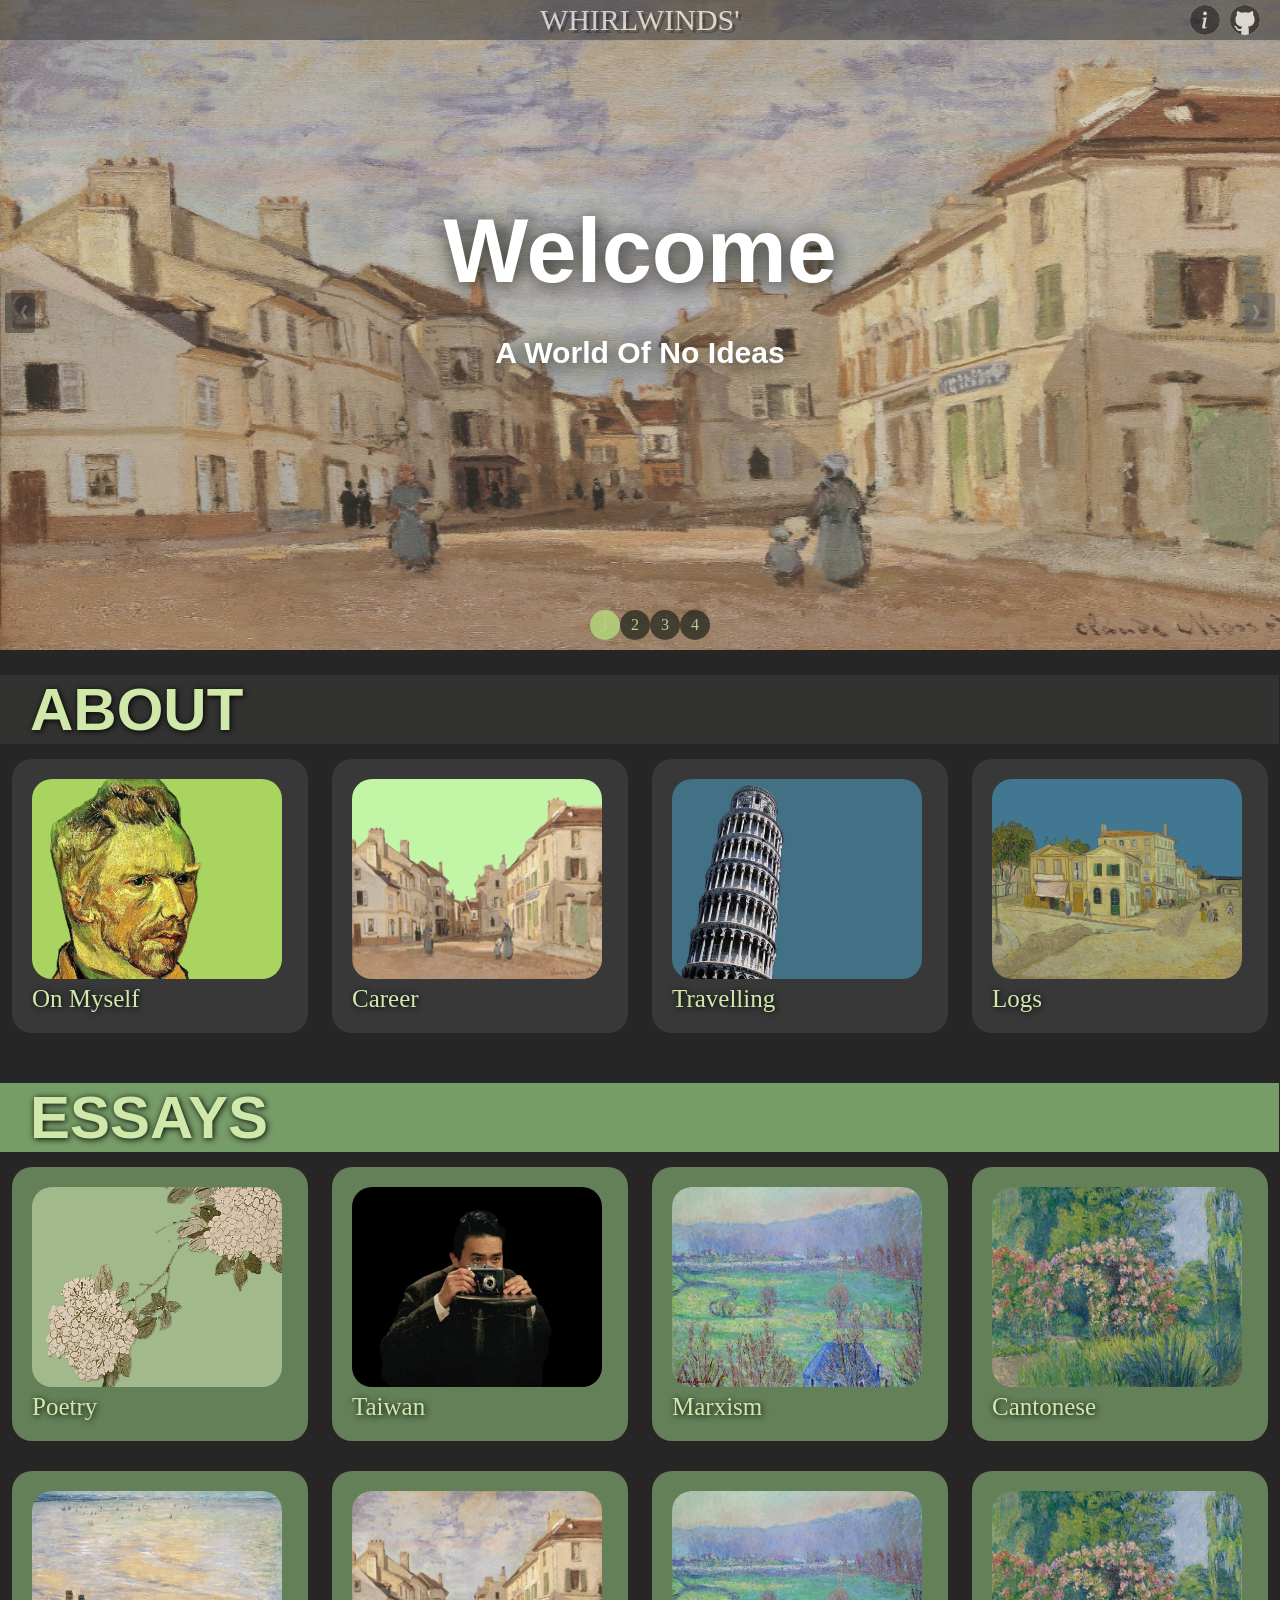
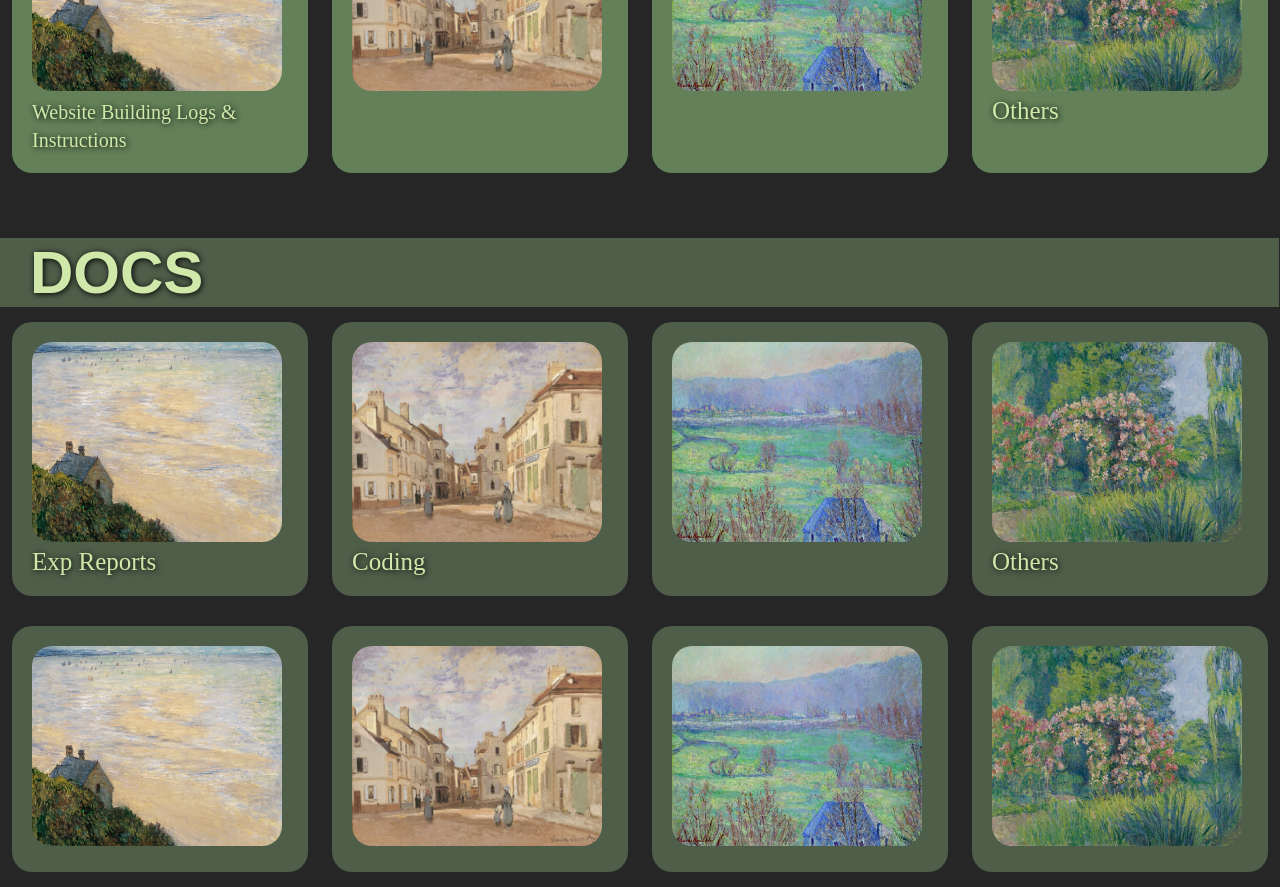
==== index.html @ 845c9d6b "First Edition" ====
<!DOCTYPE html>
<html>

<head>
    <title>Home | whirlwinds</title>
    <link rel="stylesheet" href="build.css">
</head>

<body>
    <div class="top">
        <div class="toptx"><a href="">WHIRLWINDS'</a></div>
        <div class="i">
                <li><a href="info/"><img src="svg/info-circle-fill.svg" alt=""></a></li>
                <li><a href="https://github.com/whirlbeds"><img src="svg/github.svg" alt=""></a></li>

        </div>
    </div>
    <div class="hd">
        <h1>Welcome</h1>
            <h6>A World Of No Ideas</h6>
            <!-- <h6>wangweiz22@mails.tsinghua.edu.cn</h4> -->
    </div>
    <div id="banner">
        <ul id="imglist">
            <li><img src="img/1.png" alt=""></li>
            <li><img src="img/2.png" alt=""></li>
            <li><img src="img/3.png" alt=""></li>
            <li><img src="img/4.png" alt=""></li>
            <li><img src="img/1.png" alt=""></li>
        </ul>
        <div class="prev">《</div>
        <div class="next">》</div>
        <div id="icolist">
            <li>1</li>
            <li>2</li>
            <li>3</li>
            <li>4</li>
        </div>
    </div>
    <div class="psnl">
        <h3>ABOUT</h3>
        <ul id="psl">
            <li><a href="info/">
                <img src="img/portrait.jpg" alt="">
                On Myself
            </a></li>
            <li><a href="">
                <img src="img/1i.png" alt="">
                Career
            </a></li>
            <li><a href="travel/">
                <img src="img/bis.jpg" alt="">
                Travelling
            </a></li>
            <li><a href="logs/">
                <img src="img/trav.png" alt="">
                Logs
            </a></li>
        </ul>
    </div>
    <div class="artic">
        <h3>ESSAYS</h3>
        <ul id="atc">
            <li><a href="essays/poetry/">
                <img src="img/cat.JPG" alt="">
                Poetry
            </a></li>
            <li><a href="essays/taiwan/">
                <img src="img/bqcs.png" alt="">
                Taiwan
            </a></li>
            <li><a href="essays/marx/">
                <img src="img/4.png" alt="">
                Marxism
            </a></li>
            <li><a href="">
                <img src="img/3.png" alt="">
                Cantonese
            </a></li>
        </ul>
        <ul id="atc">
            <li><a href="essays/log/">
                <img src="img/2.png" alt="">
                <span style="font-size:20px">Website Building Logs & Instructions</span>
            </a></li>
            <li><a href="">
                <img src="img/1.png" alt="">
                
            </a></li>
            <li><a href="">
                <img src="img/4.png" alt="">
                
            </a></li>
            <li><a href="">
                <img src="img/3.png" alt="">
                Others
            </a></li>
        </ul>
    </div>

    <div class="artic">
        <h3 style="background-color: rgb(79, 94, 73);">DOCS</h3>
        <ul id="atc2">
            <li><a href="docs/rep/">
                <img src="img/2.png" alt="">
                Exp Reports
            </a></li>
            <li><a href="">
                <img src="img/1.png" alt="">
                Coding
            </a></li>
            <li><a href="">
                <img src="img/4.png" alt="">
                
            </a></li>
            <li><a href="">
                <img src="img/3.png" alt="">
                Others
            </a></li>
        </ul>
        <ul id="atc2">
            <li><a href="">
                <img src="img/2.png" alt="">
                
            </a></li>
            <li><a href="">
                <img src="img/1.png" alt="">
                
            </a></li>
            <li><a href="">
                <img src="img/4.png" alt="">
                
            </a></li>
            <li><a href="">
                <img src="img/3.png" alt="">
                
            </a></li>
        </ul>
    </div>
    <script src="script.js"></script>
</body>

</html>
---- build.css ----
* {
    margin: 0;
    padding: 0;
    text-decoration: none;
    list-style: none;
}


body {
    background-color: rgb(38, 38, 38);
    color:white;
}

.top {
    z-index:1001;
    position:absolute;
    text-align:center;
    background-color: rgb(70, 70, 70);
    width:99.5%;
    padding:3px;
    opacity:0.6;
}
.toptx {
    color:rgb(255, 255, 255);
    font-size:30px;
    text-shadow:3px 3px 1px #141414;
    font-family: "consolas";
}
.toptx a {
    color:white;
}

.i {
    position:absolute;
    bottom:5px;
    right:10px;
}

.i img {
    width:30px;
    height:30px;
}

.i li {
    width:30px;
    height:30px;
    border-radius:50%;
    background:#ffffff;
    float:left;
    color:#d0e9aa;
    cursor:pointer;
    margin-right:10px;
}

.hd {
    z-index:1000;
    position:absolute;
    font-size:45px;
    text-align: center;
    font-family: "Helvetica";
    color:rgb(255, 255, 255);
    text-shadow: 2px 2px 20px rgb(35, 37, 27);
    width:100%;
    margin:200px 0px 0px 0px;
}

.hd h6 {
    line-height:100px;
}

#banner {
    width: 100%;
    height: 650px;
    border: 0px solid #e5d28e;
    overflow: hidden;
    position:relative;
}

.prev {
    background:#2f2f2f;
    width:30px;
    height:40px;
    color:#fff;
    text-align:center;
    line-height:40px;
    position:absolute;
    left:5px;
    top:45%;
    opacity:0.5;
    cursor: pointer;
    border-radius:3px;
}
.prev:hover {
    opacity: 1;
}

.next {
    background:#666;
    width:30px;
    height:40px;
    color:#fff;
    text-align:center;
    line-height:40px;
    position:absolute;
    right:5px;
    top:45%;
    opacity:0.5;
    cursor:pointer;
    border-radius:3px;
}

.next:hover {
    opacity: 1;
}

#imglist {
    width: 6750px;
    height: 650px;
}

#imglist img {
    opacity:0.85;
    width: 1350px;
    height: 650px;
}

#imglist li {
    float: left;
}

#icolist {
    position:absolute;
    bottom:10px;
    left: 590px;
}
#icolist li {
    width:30px;
    height:30px;
    border-radius:50%;
    background:#1f231b;
    text-align:center;
    
    line-height:30px;
    float:left;
    color:#d0e9aa;
    cursor:pointer;
    opacity:0.7;
    font-family:"consolas";
}
#icolist li:hover {
    opacity:1;
}

.artic h3{
    font-family: "Helvetica";
    margin:50px 0 0 0px;
    padding:0 0 0 30px;
    width:97.6%;
    background-color: rgb(118, 156, 103);
    font-size:60px;
    color:#d0e9aa;
    text-shadow:1px 1px 6px black;
}

#atc {
    display:flex;
    justify-content: space-around;
    align-items: space-around;
}

#atc li {
    margin:15px 10px;
    float:left;
    width:20%;
    text-align:left;
    font-family:"consolas";
    padding:20px;
    background-color: rgb(99, 128, 88);
    border-radius:20px;
    font-size:25px;
}

#atc img {
    width:250px;
    height:200px;
    border-radius: 20px;
    padding:0;
}
#atc img:hover {
    opacity:0.7;
}

#atc a {
    color:#d0e9aa;
    text-shadow:1px 1px 6px black;
}


.psnl h3{
    font-family: "Helvetica";
    margin:25px 0 0 0px;
    padding:0 0 0 30px;
    width:97.6%;
    background-color: rgb(50, 51, 49);
    font-size:60px;
    color:#d0e9aa;
    text-shadow:1px 1px 6px black;
}

#psl {
    display:flex;
    justify-content: space-around;
    align-items: space-around;
}

#psl li {
    margin:15px 0 0 0;
    float:left;
    width:20%;
    text-align:left;
    font-family:"consolas";
    padding:20px;
    background-color: rgb(55, 56, 55);
    border-radius:20px;
    font-size:25px;
}

#psl img {
    width:250px;
    height:200px;
    border-radius: 20px;
    padding:0;
}
#psl img:hover {
    opacity:0.7;
}

#psl a {
    color:#d0e9aa;
    text-shadow:1px 1px 6px black;
}

#atc2 {
    display:flex;
    justify-content: space-around;
    align-items: space-around;
}

#atc2 li {
    margin:15px 10px;
    float:left;
    width:20%;
    text-align:left;
    font-family:"consolas";
    padding:20px;
    background-color: rgb(79, 94, 73);
    border-radius:20px;
    font-size:25px;
}

#atc2 img {
    width:250px;
    height:200px;
    border-radius: 20px;
    padding:0;
}
#atc2 img:hover {
    opacity:0.7;
}

#atc2 a {
    color:#d0e9aa;
    text-shadow:1px 1px 6px black;
}
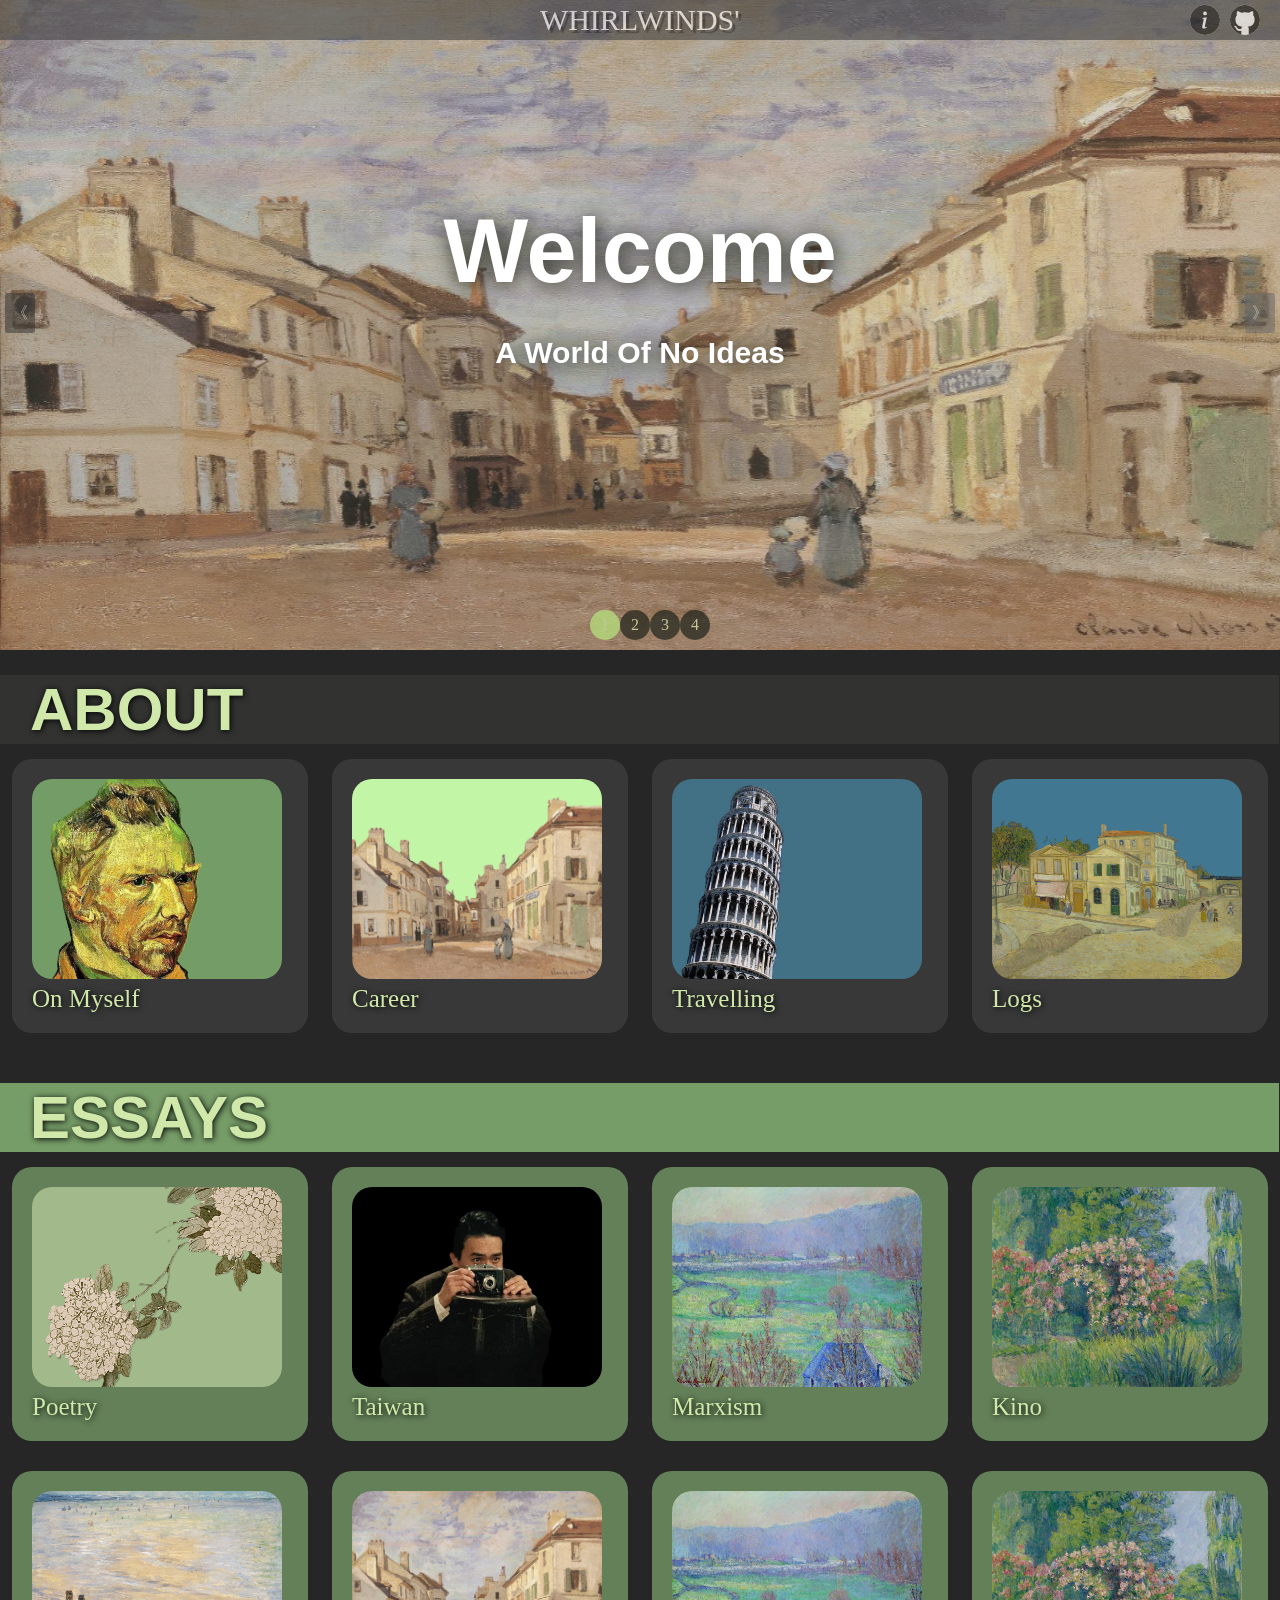
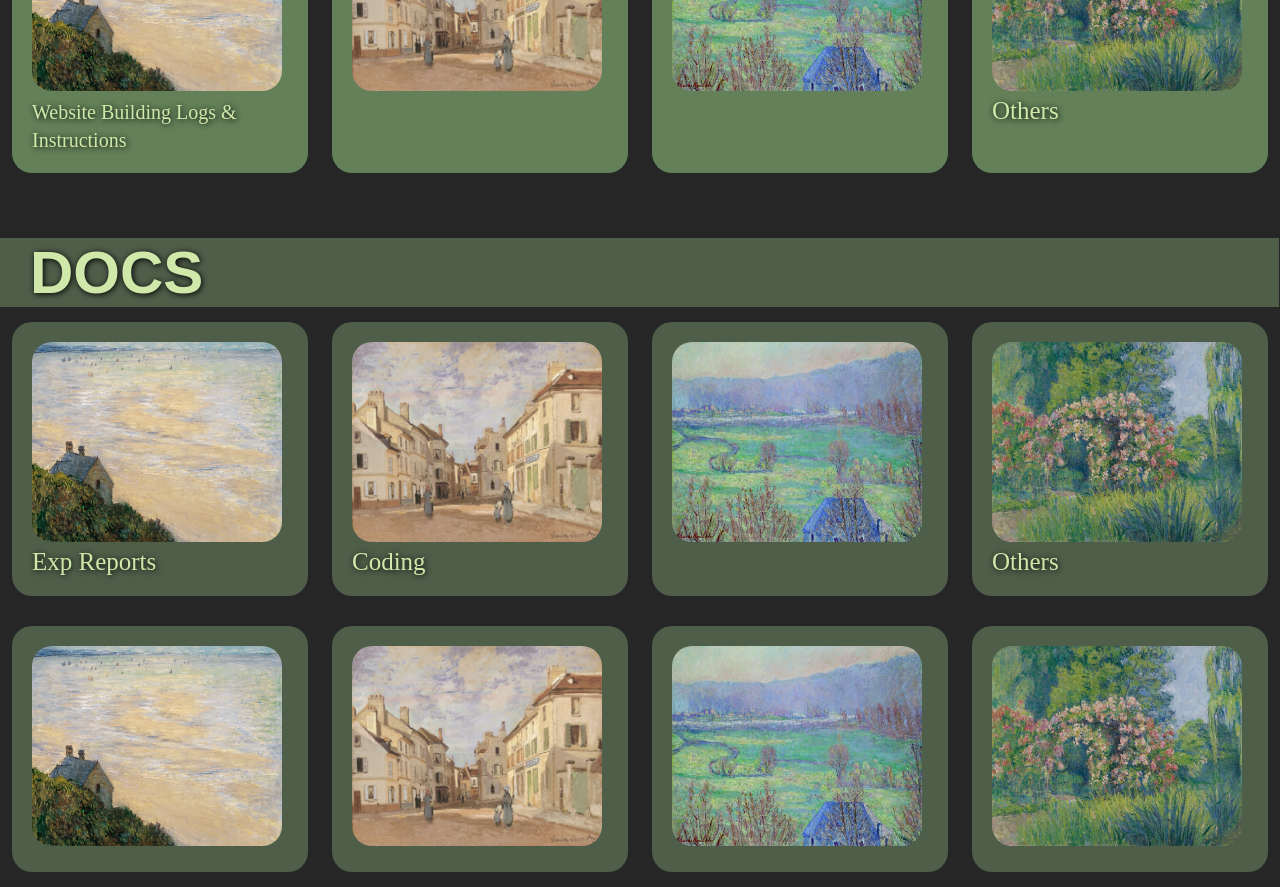
==== commit d5fe7458: "another update on an art" ====
--- a/index.html
+++ b/index.html
@@ -73,9 +73,9 @@
                 <img src="img/4.png" alt="">
                 Marxism
             </a></li>
-            <li><a href="">
+            <li><a href="essays/kino/">
                 <img src="img/3.png" alt="">
-                Cantonese
+                Kino
             </a></li>
         </ul>
         <ul id="atc">
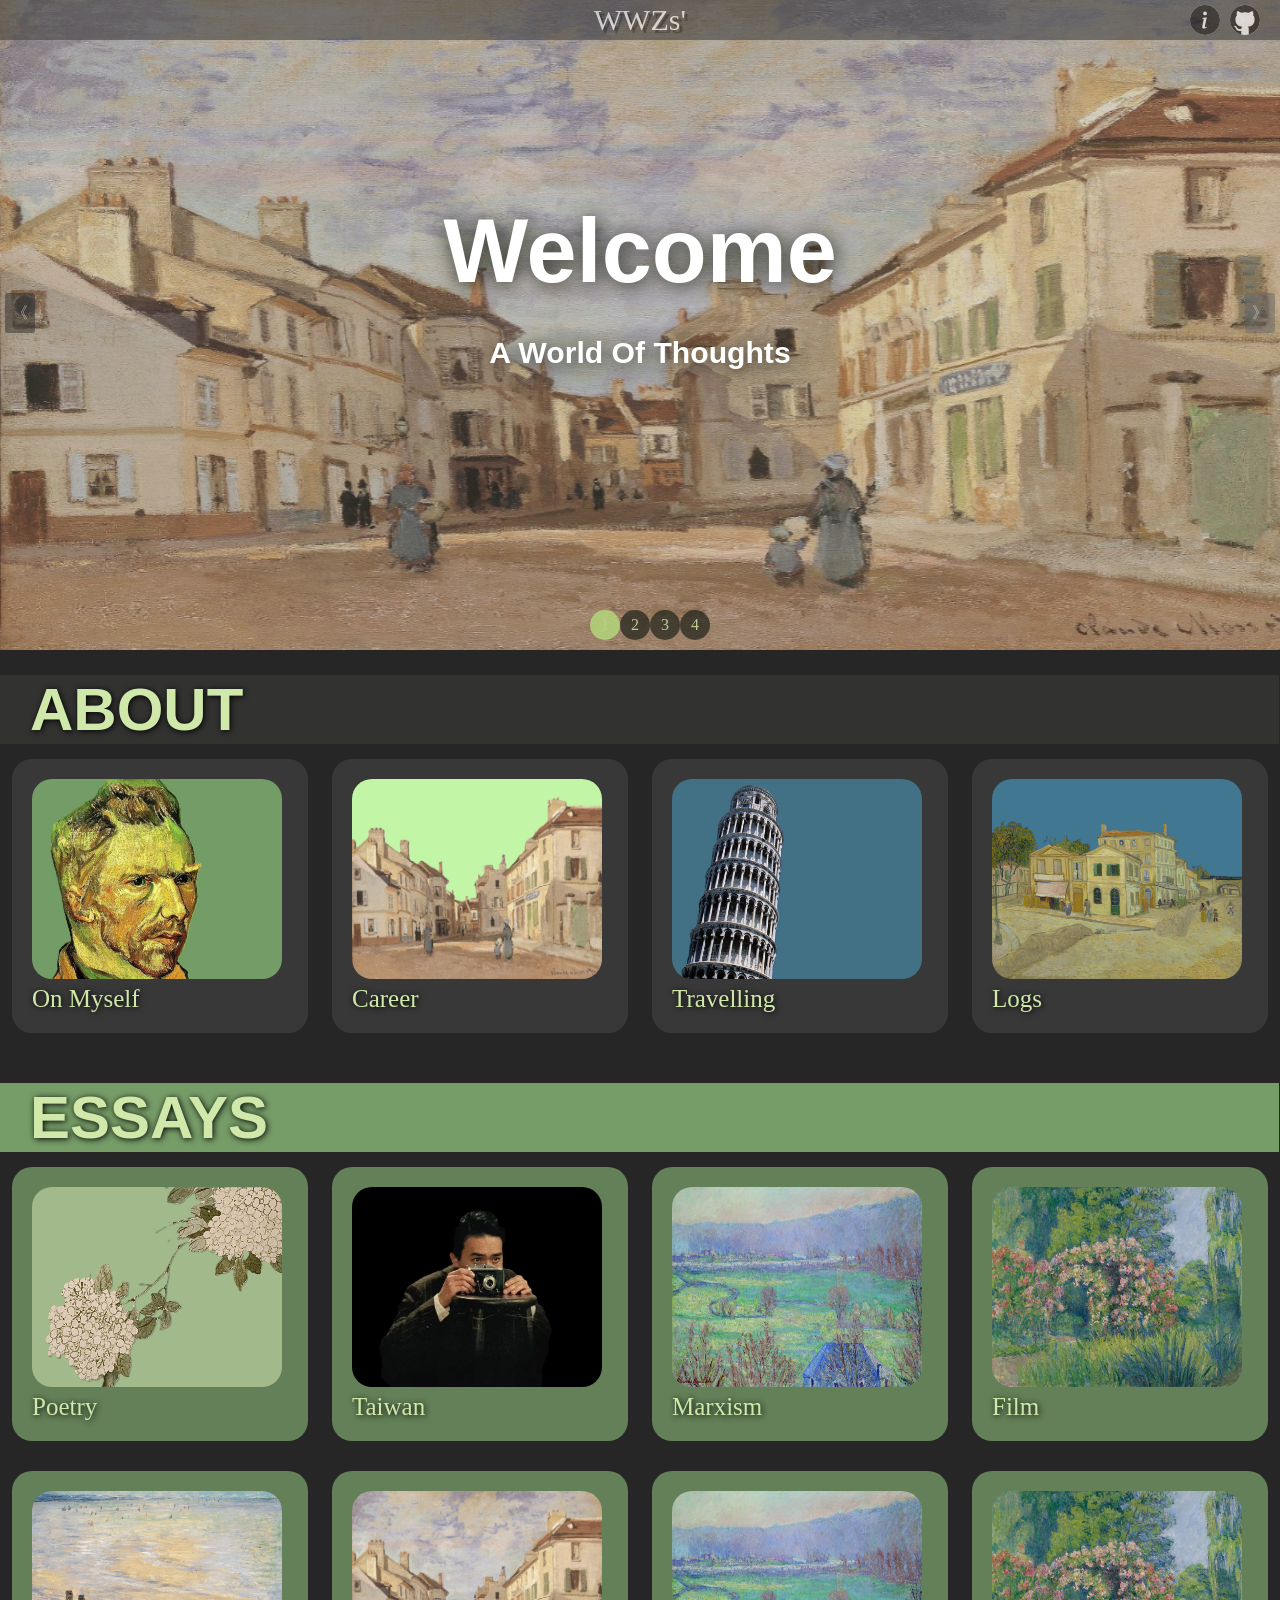
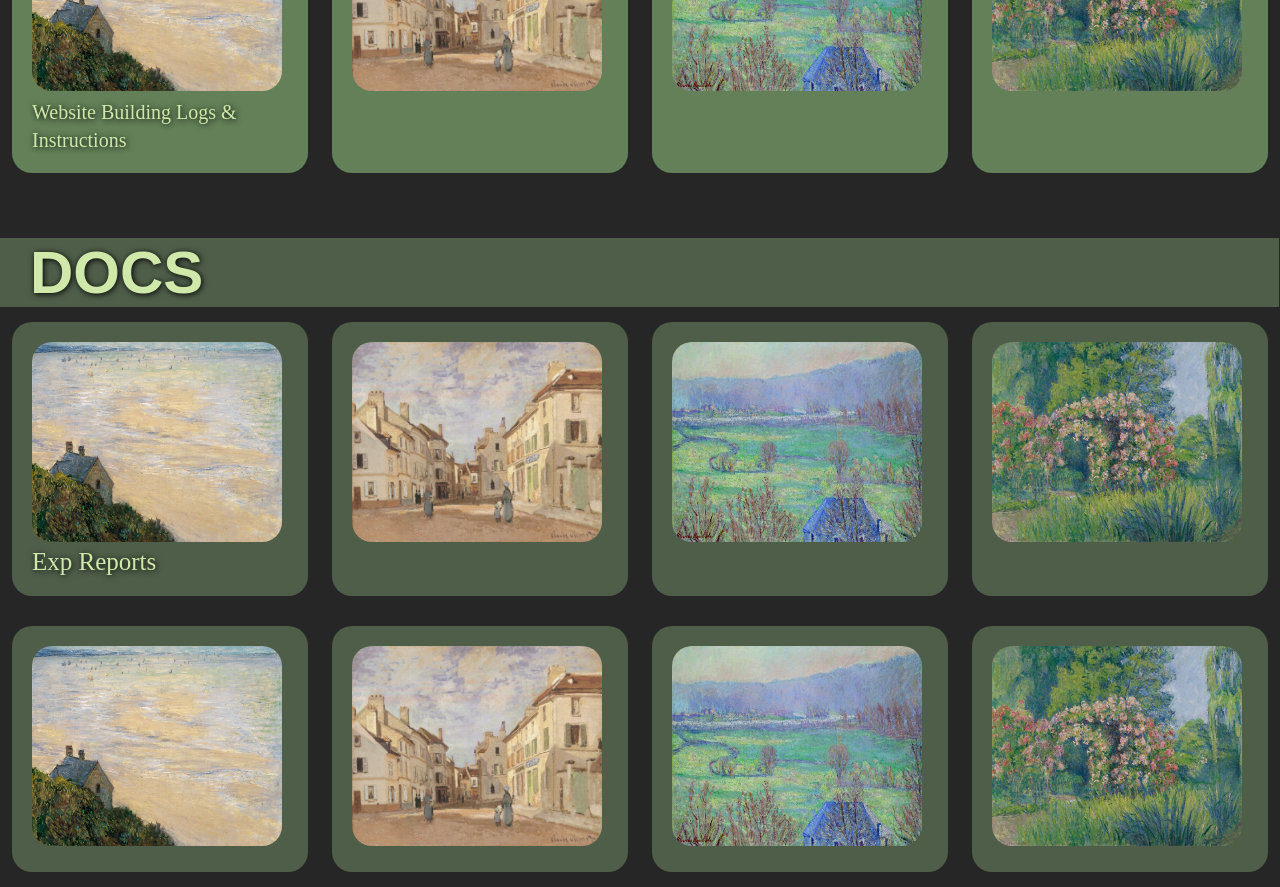
==== commit b282dcc8: "正则化更新" ====
--- a/index.html
+++ b/index.html
@@ -2,22 +2,22 @@
 <html>
 
 <head>
-    <title>Home | whirlwinds</title>
+    <title>Home | wangweiz03</title>
     <link rel="stylesheet" href="build.css">
 </head>
 
 <body>
     <div class="top">
-        <div class="toptx"><a href="">WHIRLWINDS'</a></div>
+        <div class="toptx"><a href="">WWZs'</a></div>
         <div class="i">
                 <li><a href="info/"><img src="svg/info-circle-fill.svg" alt=""></a></li>
-                <li><a href="https://github.com/whirlbeds"><img src="svg/github.svg" alt=""></a></li>
+                <li><a href="https://github.com/wangweiz03"><img src="svg/github.svg" alt=""></a></li>
 
         </div>
     </div>
     <div class="hd">
         <h1>Welcome</h1>
-            <h6>A World Of No Ideas</h6>
+            <h6>A World Of Thoughts</h6>
             <!-- <h6>wangweiz22@mails.tsinghua.edu.cn</h4> -->
     </div>
     <div id="banner">
@@ -61,7 +61,7 @@
     <div class="artic">
         <h3>ESSAYS</h3>
         <ul id="atc">
-            <li><a href="essays/poetry/">
+            <li><a href=" ">
                 <img src="img/cat.JPG" alt="">
                 Poetry
             </a></li>
@@ -75,7 +75,7 @@
             </a></li>
             <li><a href="essays/kino/">
                 <img src="img/3.png" alt="">
-                Kino
+                Film
             </a></li>
         </ul>
         <ul id="atc">
@@ -93,7 +93,7 @@
             </a></li>
             <li><a href="">
                 <img src="img/3.png" alt="">
-                Others
+                
             </a></li>
         </ul>
     </div>
@@ -107,7 +107,7 @@
             </a></li>
             <li><a href="">
                 <img src="img/1.png" alt="">
-                Coding
+                
             </a></li>
             <li><a href="">
                 <img src="img/4.png" alt="">
@@ -115,7 +115,7 @@
             </a></li>
             <li><a href="">
                 <img src="img/3.png" alt="">
-                Others
+                
             </a></li>
         </ul>
         <ul id="atc2">
